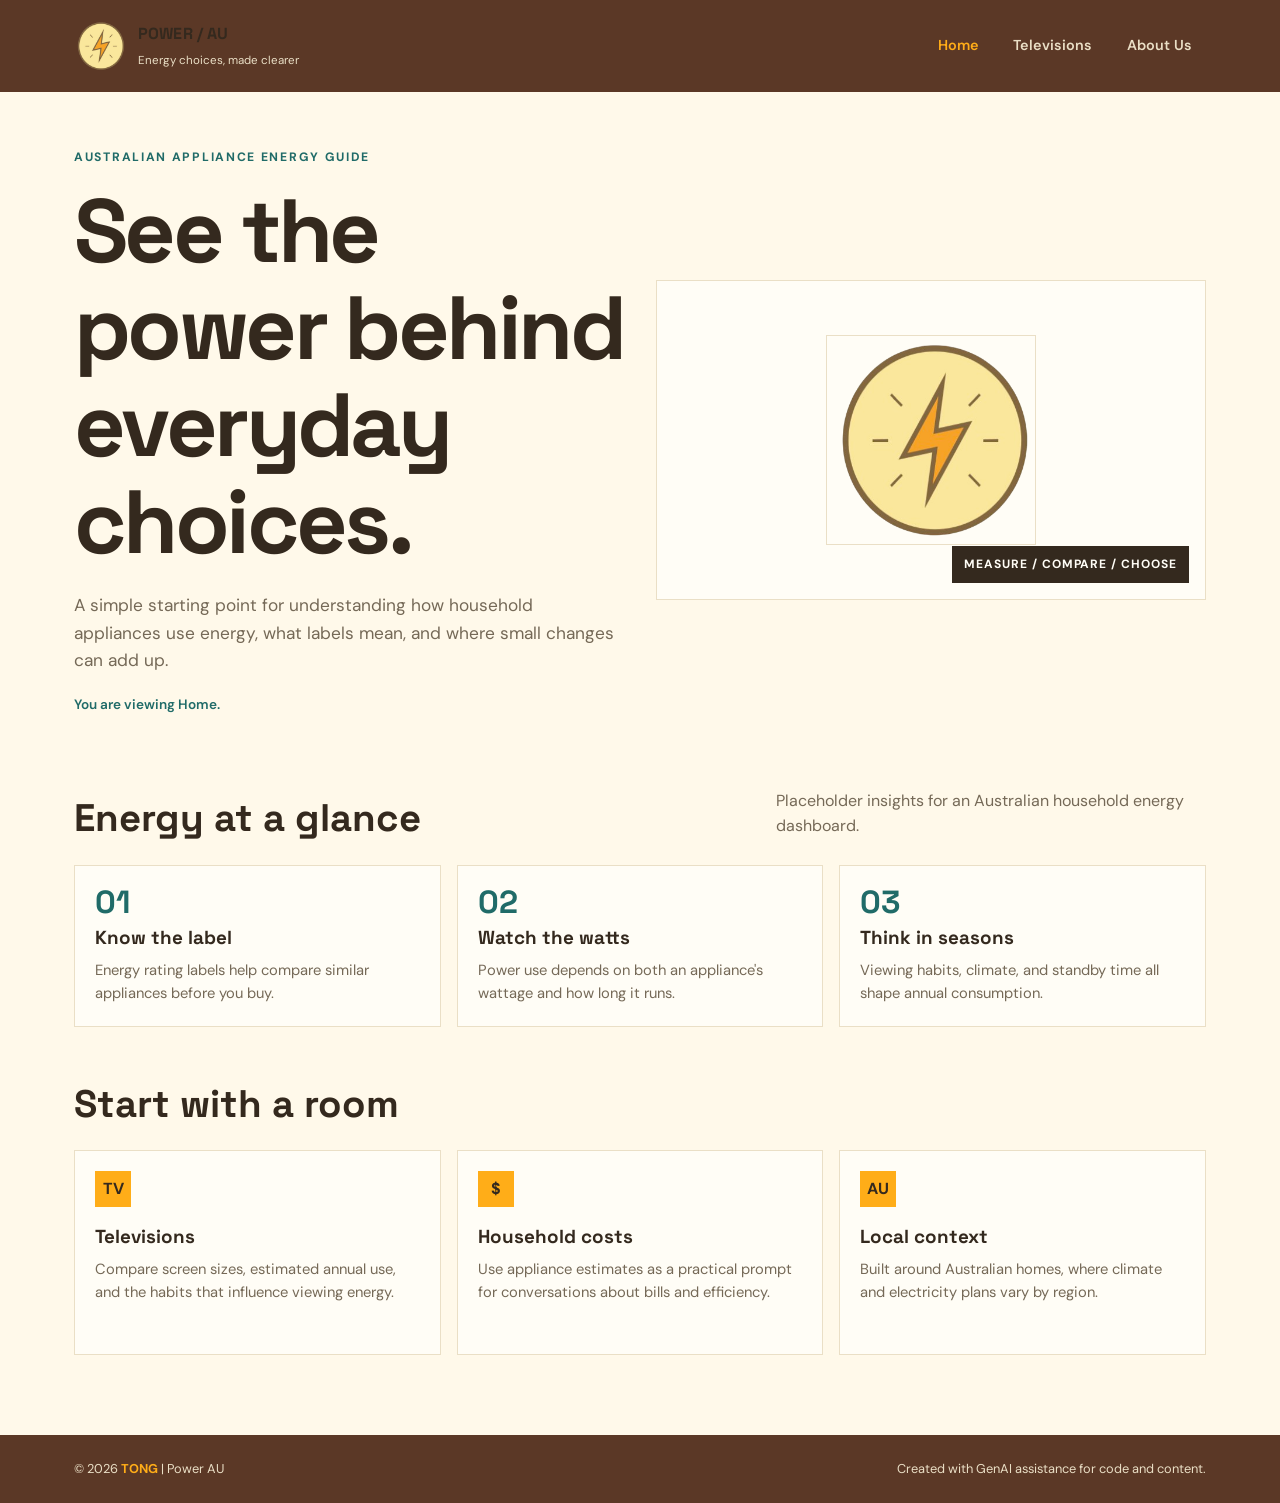
==== index.html @ 5e414e18 "A big changes" ====
<!doctype html>
<html lang="en">
  <head>
    <meta charset="utf-8" />
    <meta name="viewport" content="width=device-width, initial-scale=1" />
    <title>Power | Appliance energy in Australia</title>
    <link rel="stylesheet" href="style.css" />
  </head>
  <body data-page="home">
    <header class="site-header">
      <a class="brand" href="index.html" aria-label="Power home page"
        ><img src="Picture/power_logo.png" alt="Power logo" /><span
          ><span class="brand-name">POWER / AU</span
          ><span class="brand-caption">Energy choices, made clearer</span></span
        ></a
      >
      <nav class="site-nav" aria-label="Main navigation">
        <a class="nav-link" data-page="home" href="index.html">Home</a
        ><a class="nav-link" data-page="televisions" href="televisions.html"
          >Televisions</a
        ><a class="nav-link" data-page="about" href="about_us.html">About Us</a>
      </nav>
    </header>
    <main class="page-shell">
      <section class="hero">
        <div>
          <p class="eyebrow">Australian appliance energy guide</p>
          <h1>See the power behind everyday choices.</h1>
          <p class="lede">
            A simple starting point for understanding how household appliances
            use energy, what labels mean, and where small changes can add up.
          </p>
          <p class="js-feedback" aria-live="polite"></p>
        </div>
        <div class="hero-visual">
          <img
            src="Picture/power_logo.png"
            alt="Amber lightning bolt Power emblem"
          /><span class="visual-label">Measure / compare / choose</span>
        </div>
      </section>
      <section class="section" aria-labelledby="overview-title">
        <div class="section-heading">
          <h2 id="overview-title">Energy at a glance</h2>
          <p>
            Placeholder insights for an Australian household energy dashboard.
          </p>
        </div>
        <div class="stat-grid">
          <article class="stat">
            <span class="stat-number">01</span>
            <h3>Know the label</h3>
            <p>
              Energy rating labels help compare similar appliances before you
              buy.
            </p>
          </article>
          <article class="stat">
            <span class="stat-number">02</span>
            <h3>Watch the watts</h3>
            <p>
              Power use depends on both an appliance's wattage and how long it
              runs.
            </p>
          </article>
          <article class="stat">
            <span class="stat-number">03</span>
            <h3>Think in seasons</h3>
            <p>
              Viewing habits, climate, and standby time all shape annual
              consumption.
            </p>
          </article>
        </div>
      </section>
      <section class="section" aria-labelledby="start-title">
        <div class="section-heading">
          <h2 id="start-title">Start with a room</h2>
        </div>
        <div class="feature-grid">
          <article class="feature">
            <span class="feature-icon">TV</span>
            <h3>Televisions</h3>
            <p>
              Compare screen sizes, estimated annual use, and the habits that
              influence viewing energy.
            </p>
          </article>
          <article class="feature">
            <span class="feature-icon">$</span>
            <h3>Household costs</h3>
            <p>
              Use appliance estimates as a practical prompt for conversations
              about bills and efficiency.
            </p>
          </article>
          <article class="feature">
            <span class="feature-icon">AU</span>
            <h3>Local context</h3>
            <p>
              Built around Australian homes, where climate and electricity plans
              vary by region.
            </p>
          </article>
        </div>
      </section>
    </main>
    <footer class="site-footer">
      <div class="footer-inner">
        <p>&copy; 2026 <span class="footer-accent">TONG</span> | Power AU</p>
        <p>Created with GenAI assistance for code and content.</p>
      </div>
    </footer>
    <script src="pages.js"></script>
  </body>
</html>
---- style.css ----
@import url("https://fonts.googleapis.com/css2?family=DM+Sans:wght@400;500;600;700&family=Space+Grotesk:wght@500;600;700&display=swap");
:root {
  --ink: #34291e;
  --muted: #756957;
  --cream: #fff9ea;
  --paper: #fffdf6;
  --amber: #ffad18;
  --teal: #206b68;
  --line: #eadfc6;
  --chocolate: #5b3826;
}
* {
  box-sizing: border-box;
}
body {
  margin: 0;
  color: var(--ink);
  background: var(--cream);
  font-family: "DM Sans", sans-serif;
  line-height: 1.6;
}
a {
  color: inherit;
}
.site-header {
  display: flex;
  align-items: center;
  justify-content: space-between;
  gap: 1.5rem;
  width: 100%;
  margin: 0;
  padding: 1.25rem max(1.5rem, calc((100% - 1180px) / 2 + 1.5rem));
  background: var(--chocolate);
}
.brand {
  display: inline-flex;
  align-items: center;
  gap: 0.75rem;
  text-decoration: none;
}
.brand img {
  width: 52px;
  height: 52px;
}
.brand-name {
  font:
    700 1rem/1 "Space Grotesk",
    sans-serif;
  letter-spacing: 0.01em;
}
.brand-caption {
  display: block;
  margin-top: 0.35rem;
  color: #eadfc6;
  font-size: 0.72rem;
}
.site-nav {
  display: flex;
  align-items: center;
  gap: 0.35rem;
}
.nav-link {
  padding: 0.6rem 0.9rem;
  color: #eadfc6;
  font-size: 0.9rem;
  font-weight: 600;
  text-decoration: none;
}
.nav-link:hover,
.nav-link:focus-visible,
.nav-link[aria-current="page"] {
  color: var(--amber);
}
.page-shell {
  max-width: 1180px;
  margin: 0 auto;
  padding: 3.5rem 1.5rem 5rem;
}
.eyebrow {
  margin: 0 0 1rem;
  color: var(--teal);
  font-size: 0.76rem;
  font-weight: 700;
  letter-spacing: 0.14em;
  text-transform: uppercase;
}
h1,
h2,
h3 {
  margin: 0;
  font-family: "Space Grotesk", sans-serif;
  line-height: 1.08;
}
h1 {
  max-width: 720px;
  font-size: clamp(2.8rem, 7vw, 5.8rem);
  letter-spacing: -0.04em;
}
h2 {
  font-size: clamp(1.8rem, 3vw, 2.8rem);
}
h3 {
  font-size: 1.18rem;
}
.lede {
  max-width: 590px;
  margin: 1.35rem 0 0;
  color: var(--muted);
  font-size: 1.08rem;
}
.hero {
  display: grid;
  grid-template-columns: 1fr 1fr;
  align-items: center;
  gap: 2rem;
  min-height: 420px;
}
.hero-visual {
  position: relative;
  min-height: 320px;
  border: 1px solid var(--line);
  background: var(--paper);
}
.hero-visual img {
  position: absolute;
  width: 210px;
  height: 210px;
  border: 1px solid var(--line);
  inset: 50% auto auto 50%;
  transform: translate(-50%, -50%);
}
.visual-label {
  position: absolute;
  right: 1rem;
  bottom: 1rem;
  padding: 0.55rem 0.75rem;
  background: var(--ink);
  color: var(--paper);
  font-size: 0.75rem;
  font-weight: 700;
  letter-spacing: 0.08em;
  text-transform: uppercase;
}
.section {
  margin-top: 3.5rem;
}
.section-heading {
  display: flex;
  align-items: end;
  justify-content: space-between;
  gap: 2rem;
  margin-bottom: 1.6rem;
}
.section-heading p {
  max-width: 430px;
  margin: 0;
  color: var(--muted);
}
.stat-grid,
.feature-grid,
.team-grid {
  display: grid;
  grid-template-columns: repeat(3, 1fr);
  gap: 1rem;
}
.stat,
.feature,
.team-member {
  padding: 1.25rem;
  border: 1px solid var(--line);
  background: var(--paper);
}
.stat {
  min-height: 155px;
}
.stat-number {
  display: block;
  margin-bottom: 0.65rem;
  color: var(--teal);
  font:
    700 2rem/1 "Space Grotesk",
    sans-serif;
}
.stat p,
.feature p,
.team-member p {
  margin: 0.65rem 0 0;
  color: var(--muted);
  font-size: 0.92rem;
}
.feature {
  min-height: 205px;
}
.feature-icon {
  display: inline-grid;
  width: 36px;
  height: 36px;
  margin-bottom: 1.25rem;
  place-items: center;
  background: var(--amber);
  font-weight: 700;
}
.page-intro {
  max-width: 760px;
  padding-bottom: 3rem;
}
.insights {
  padding-top: 1rem;
}
.insight-lead {
  display: grid;
  grid-template-columns: minmax(220px, 0.8fr) 1.2fr;
  gap: 2rem;
  margin-bottom: 1.5rem;
  padding: 1.25rem;
  border-left: 5px solid var(--amber);
  background: var(--paper);
}
.insight-lead strong {
  font:
    600 1.35rem/1.2 "Space Grotesk",
    sans-serif;
}
.insight-lead span {
  color: var(--muted);
}
.chart-grid {
  display: grid;
  grid-template-columns: repeat(2, 1fr);
  gap: 1rem;
}
.chart-card {
  min-width: 0;
  margin: 0;
  border: 1px solid var(--line);
  background: var(--paper);
}
.chart-card img {
  display: block;
  width: 100%;
  height: 290px;
  object-fit: contain;
  background: #fff;
}
.chart-card figcaption {
  display: grid;
  gap: 0.35rem;
  padding: 1.1rem 1.2rem 1.3rem;
}
.chart-card figcaption strong {
  font:
    600 1.08rem/1.15 "Space Grotesk",
    sans-serif;
}
.chart-card figcaption span {
  color: var(--muted);
  font-size: 0.9rem;
}
.table-wrap {
  margin-top: 2.5rem;
  overflow-x: auto;
  border: 1px solid var(--line);
  background: var(--paper);
}
table {
  width: 100%;
  min-width: 650px;
  border-collapse: collapse;
  text-align: left;
}
th,
td {
  padding: 1.1rem 1.25rem;
  border-bottom: 1px solid var(--line);
}
th {
  background: var(--ink);
  color: var(--paper);
  font-size: 0.77rem;
  letter-spacing: 0.08em;
  text-transform: uppercase;
}
td {
  color: var(--muted);
}
td:first-child {
  color: var(--ink);
  font-weight: 700;
}
tr:last-child td {
  border-bottom: 0;
}
.efficiency {
  display: inline-block;
  padding: 0.25rem 0.55rem;
  background: #e2f2e7;
  color: #246241;
  font-size: 0.78rem;
  font-weight: 700;
}
.about-layout {
  display: grid;
  grid-template-columns: 0.85fr 1.15fr;
  gap: 4rem;
  align-items: start;
}
.about-note {
  padding: 1.25rem;
  border-left: 5px solid var(--amber);
  background: var(--paper);
}
.about-note p {
  margin: 0;
  font:
    600 1.35rem/1.35 "Space Grotesk",
    sans-serif;
}
.team-grid {
  grid-template-columns: repeat(3, 1fr);
  margin-top: 1.5rem;
}
.team-member strong {
  font-family: "Space Grotesk", sans-serif;
}
.site-footer {
  background: var(--chocolate);
  color: #eadfc6;
}
.footer-inner {
  display: flex;
  justify-content: space-between;
  gap: 1rem;
  max-width: 1180px;
  margin: 0 auto;
  padding: 1.5rem;
  color: #eadfc6;
  font-size: 0.8rem;
}
.footer-inner p {
  margin: 0;
}
.footer-accent {
  color: var(--amber);
  font-weight: 700;
}
.js-feedback {
  min-height: 1.5rem;
  margin-top: 1.2rem;
  color: var(--teal);
  font-size: 0.85rem;
  font-weight: 600;
}
:focus-visible {
  outline: 3px solid var(--teal);
  outline-offset: 3px;
}
@media (max-width: 760px) {
  .site-header {
    align-items: flex-start;
    flex-direction: column;
    gap: 1rem;
  }
  .site-nav {
    width: 100%;
    justify-content: space-between;
  }
  .nav-link {
    padding: 0.45rem 0.35rem;
  }
  .page-shell {
    padding-top: 2rem;
  }
  .hero,
  .about-layout {
    grid-template-columns: 1fr;
    gap: 2rem;
  }
  .hero {
    min-height: auto;
  }
  .hero-visual {
    min-height: 240px;
  }
  .hero-visual img {
    width: 160px;
    height: 160px;
  }
  .insight-lead,
  .chart-grid {
    grid-template-columns: 1fr;
  }
  .chart-card img {
    height: auto;
    aspect-ratio: 16 / 9;
  }
  .stat-grid,
  .feature-grid,
  .team-grid {
    grid-template-columns: 1fr;
  }
  .section-heading,
  .footer-inner {
    align-items: flex-start;
    flex-direction: column;
  }
}
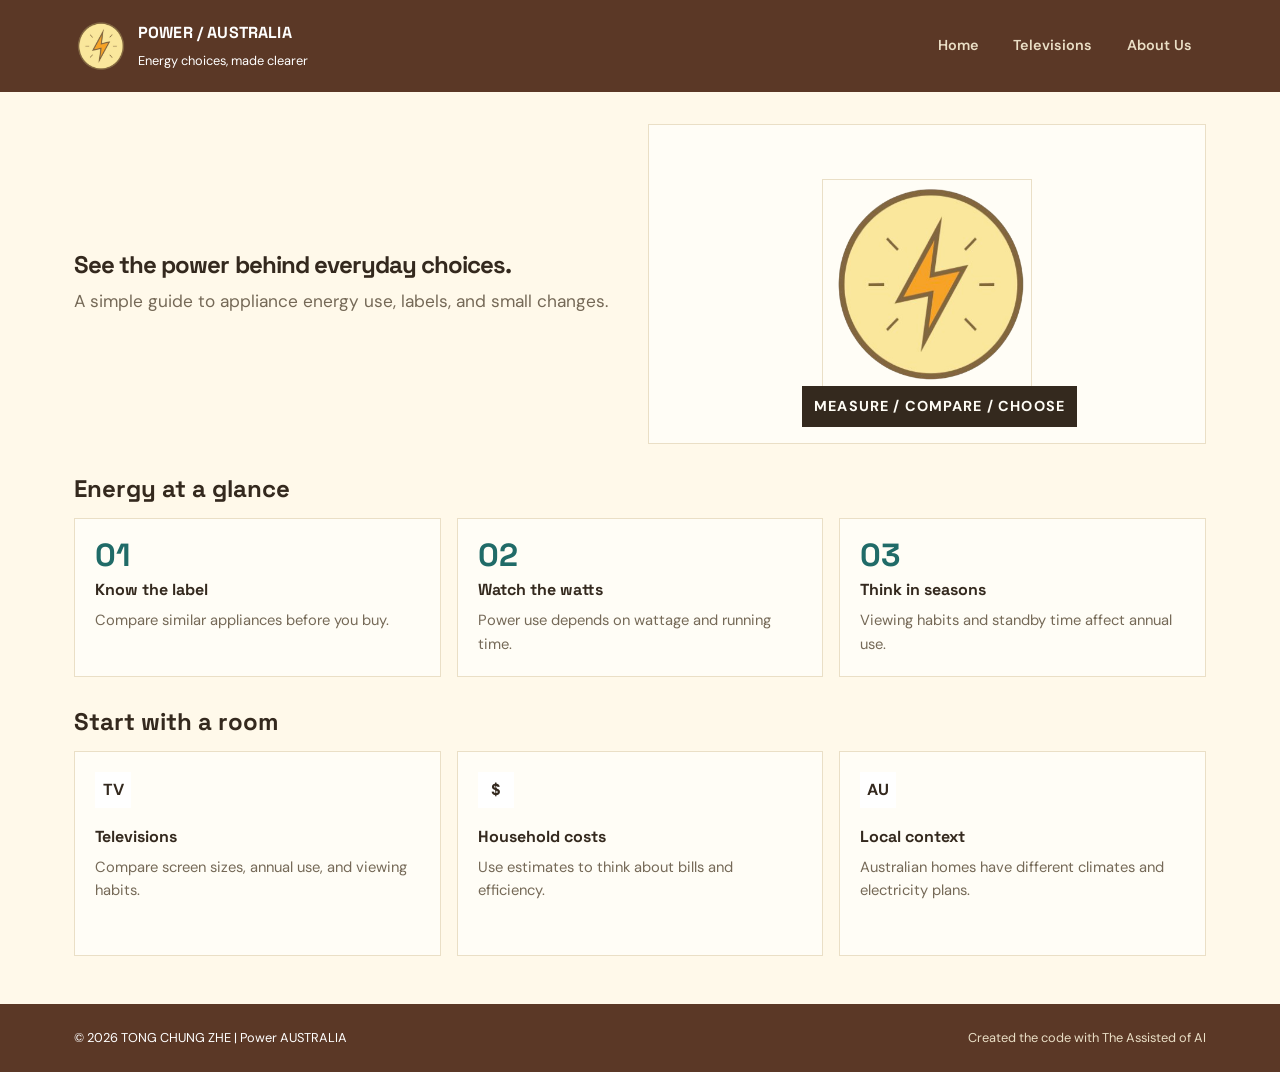
==== commit c236d328: "Test" ====
--- a/index.html
+++ b/index.html
@@ -10,7 +10,7 @@
     <header class="site-header">
       <a class="brand" href="index.html" aria-label="Power home page"
         ><img src="Picture/power_logo.png" alt="Power logo" /><span
-          ><span class="brand-name">POWER / AU</span
+          ><span class="brand-name">POWER / AUSTRALIA</span
           ><span class="brand-caption">Energy choices, made clearer</span></span
         ></a
       >
@@ -24,51 +24,42 @@
     <main class="page-shell">
       <section class="hero">
         <div>
-          <p class="eyebrow">Australian appliance energy guide</p>
           <h1>See the power behind everyday choices.</h1>
           <p class="lede">
-            A simple starting point for understanding how household appliances
-            use energy, what labels mean, and where small changes can add up.
+            A simple guide to appliance energy use, labels, and small changes.
           </p>
-          <p class="js-feedback" aria-live="polite"></p>
         </div>
         <div class="hero-visual">
           <img
             src="Picture/power_logo.png"
             alt="Amber lightning bolt Power emblem"
-          /><span class="visual-label">Measure / compare / choose</span>
+          /><span class="visual-label">MEASURE / COMPARE / CHOOSE</span>
         </div>
       </section>
       <section class="section" aria-labelledby="overview-title">
         <div class="section-heading">
           <h2 id="overview-title">Energy at a glance</h2>
-          <p>
-            Placeholder insights for an Australian household energy dashboard.
-          </p>
         </div>
         <div class="stat-grid">
           <article class="stat">
             <span class="stat-number">01</span>
             <h3>Know the label</h3>
             <p>
-              Energy rating labels help compare similar appliances before you
-              buy.
+              Compare similar appliances before you buy.
             </p>
           </article>
           <article class="stat">
             <span class="stat-number">02</span>
             <h3>Watch the watts</h3>
             <p>
-              Power use depends on both an appliance's wattage and how long it
-              runs.
+              Power use depends on wattage and running time.
             </p>
           </article>
           <article class="stat">
             <span class="stat-number">03</span>
             <h3>Think in seasons</h3>
             <p>
-              Viewing habits, climate, and standby time all shape annual
-              consumption.
+              Viewing habits and standby time affect annual use.
             </p>
           </article>
         </div>
@@ -82,24 +73,21 @@
             <span class="feature-icon">TV</span>
             <h3>Televisions</h3>
             <p>
-              Compare screen sizes, estimated annual use, and the habits that
-              influence viewing energy.
+              Compare screen sizes, annual use, and viewing habits.
             </p>
           </article>
           <article class="feature">
             <span class="feature-icon">$</span>
             <h3>Household costs</h3>
             <p>
-              Use appliance estimates as a practical prompt for conversations
-              about bills and efficiency.
+              Use estimates to think about bills and efficiency.
             </p>
           </article>
           <article class="feature">
             <span class="feature-icon">AU</span>
             <h3>Local context</h3>
             <p>
-              Built around Australian homes, where climate and electricity plans
-              vary by region.
+              Australian homes have different climates and electricity plans.
             </p>
           </article>
         </div>
@@ -107,10 +95,10 @@
     </main>
     <footer class="site-footer">
       <div class="footer-inner">
-        <p>&copy; 2026 <span class="footer-accent">TONG</span> | Power AU</p>
-        <p>Created with GenAI assistance for code and content.</p>
+        <p><span class="footer-accent">&copy; 2026 TONG CHUNG ZHE | Power AUSTRALIA </span></p>
+        <p>Created the code with The Assisted of AI</p>
       </div>
     </footer>
-    <script src="pages.js"></script>
+    <script src="script.js" defer></script>
   </body>
 </html>
--- a/style.css
+++ b/style.css
@@ -1,20 +1,22 @@
 @import url("https://fonts.googleapis.com/css2?family=DM+Sans:wght@400;500;600;700&family=Space+Grotesk:wght@500;600;700&display=swap");
 :root {
-  --ink: #34291e;
-  --muted: #756957;
+  --dark-brown: #34291e;
+  --muted-brown: #756957;
   --cream: #fff9ea;
-  --paper: #fffdf6;
-  --amber: #ffad18;
+  --off-white: #fffdf6;
+  --white: #ffffff;
   --teal: #206b68;
-  --line: #eadfc6;
-  --chocolate: #5b3826;
+  --beige-line: #eadfc6;
+  --chocolate-brown: #5b3826;
+  --pale-green: #e2f2e7;
+  --green: #246241;
 }
 * {
   box-sizing: border-box;
 }
 body {
   margin: 0;
-  color: var(--ink);
+  color: var(--dark-brown);
   background: var(--cream);
   font-family: "DM Sans", sans-serif;
   line-height: 1.6;
@@ -30,7 +32,7 @@
   width: 100%;
   margin: 0;
   padding: 1.25rem max(1.5rem, calc((100% - 1180px) / 2 + 1.5rem));
-  background: var(--chocolate);
+  background: var(--chocolate-brown);
 }
 .brand {
   display: inline-flex;
@@ -46,13 +48,14 @@
   font:
     700 1rem/1 "Space Grotesk",
     sans-serif;
+  color:white;
   letter-spacing: 0.01em;
 }
 .brand-caption {
   display: block;
   margin-top: 0.35rem;
-  color: #eadfc6;
-  font-size: 0.72rem;
+  color: var(--white);
+  font-size: 0.8rem;
 }
 .site-nav {
   display: flex;
@@ -61,7 +64,7 @@
 }
 .nav-link {
   padding: 0.6rem 0.9rem;
-  color: #eadfc6;
+  color: var(--beige-line);
   font-size: 0.9rem;
   font-weight: 600;
   text-decoration: none;
@@ -69,12 +72,12 @@
 .nav-link:hover,
 .nav-link:focus-visible,
 .nav-link[aria-current="page"] {
-  color: var(--amber);
+  color: var(--white);
 }
 .page-shell {
   max-width: 1180px;
   margin: 0 auto;
-  padding: 3.5rem 1.5rem 5rem;
+  padding: 2rem 1.5rem 3rem;
 }
 .eyebrow {
   margin: 0 0 1rem;
@@ -92,83 +95,87 @@
   line-height: 1.08;
 }
 h1 {
-  max-width: 720px;
-  font-size: clamp(2.8rem, 7vw, 5.8rem);
+  max-width: 700px;
+  font-size: clamp(2.0rem, 3.0rem);
   letter-spacing: -0.04em;
 }
 h2 {
-  font-size: clamp(1.8rem, 3vw, 2.8rem);
+  font-size: clamp(1.8rem, 2.8rem);
 }
 h3 {
-  font-size: 1.18rem;
+  font-size: 1rem;
 }
 .lede {
   max-width: 590px;
-  margin: 1.35rem 0 0;
-  color: var(--muted);
+  margin: 0.6rem 0 0;
+  color: var(--muted-brown);
   font-size: 1.08rem;
 }
 .hero {
   display: grid;
   grid-template-columns: 1fr 1fr;
   align-items: center;
-  gap: 2rem;
-  min-height: 420px;
+  gap: 1rem;
+  min-height: 320px;
 }
 .hero-visual {
   position: relative;
   min-height: 320px;
-  border: 1px solid var(--line);
-  background: var(--paper);
+  border: 1px solid var(--beige-line);
+  background: var(--off-white);
 }
 .hero-visual img {
   position: absolute;
   width: 210px;
   height: 210px;
-  border: 1px solid var(--line);
+  border: 1px solid var(--beige-line);
   inset: 50% auto auto 50%;
   transform: translate(-50%, -50%);
 }
 .visual-label {
   position: absolute;
-  right: 1rem;
+  right: 8rem;
   bottom: 1rem;
   padding: 0.55rem 0.75rem;
-  background: var(--ink);
-  color: var(--paper);
-  font-size: 0.75rem;
+  background: var(--dark-brown);
+  color: var(--off-white);
+  font-size: 0.90rem;
   font-weight: 700;
   letter-spacing: 0.08em;
-  text-transform: uppercase;
 }
 .section {
-  margin-top: 3.5rem;
+  margin-top: 2rem;
 }
 .section-heading {
   display: flex;
   align-items: end;
   justify-content: space-between;
-  gap: 2rem;
-  margin-bottom: 1.6rem;
+  gap: 1rem;
+  margin-bottom: 1rem;
 }
 .section-heading p {
   max-width: 430px;
   margin: 0;
-  color: var(--muted);
+  color: var(--muted-brown);
 }
 .stat-grid,
 .feature-grid,
 .team-grid {
   display: grid;
   grid-template-columns: repeat(3, 1fr);
+  gap: 1rem;
+}
+.chart-grid {
+  display: grid;
+  grid-template-columns: repeat(2, 1fr);
   gap: 1rem;
 }
 .stat,
 .feature,
 .team-member {
   padding: 1.25rem;
-  border: 1px solid var(--line);
-  background: var(--paper);
+  border: 1px solid var(--beige-line);
+  background: var(--off-white);
 }
 .stat {
   min-height: 155px;
@@ -185,7 +192,7 @@
 .feature p,
 .team-member p {
   margin: 0.65rem 0 0;
-  color: var(--muted);
+  color: var(--muted-brown);
   font-size: 0.92rem;
 }
 .feature {
@@ -197,24 +204,22 @@
   height: 36px;
   margin-bottom: 1.25rem;
   place-items: center;
-  background: var(--amber);
+  background: var(--white);
   font-weight: 700;
 }
 .page-intro {
   max-width: 760px;
   padding-bottom: 3rem;
 }
-.insights {
-  padding-top: 1rem;
-}
+.insights { padding-top: 1rem; }
 .insight-lead {
   display: grid;
   grid-template-columns: minmax(220px, 0.8fr) 1.2fr;
   gap: 2rem;
   margin-bottom: 1.5rem;
   padding: 1.25rem;
-  border-left: 5px solid var(--amber);
-  background: var(--paper);
+  border-left: 5px solid var(--white);
+  background: var(--off-white);
 }
 .insight-lead strong {
   font:
@@ -222,25 +227,20 @@
     sans-serif;
 }
 .insight-lead span {
-  color: var(--muted);
-}
-.chart-grid {
-  display: grid;
-  grid-template-columns: repeat(2, 1fr);
-  gap: 1rem;
+  color: var(--muted-brown);
 }
 .chart-card {
   min-width: 0;
   margin: 0;
-  border: 1px solid var(--line);
-  background: var(--paper);
+  border: 1px solid var(--beige-line);
+  background: var(--off-white);
 }
 .chart-card img {
   display: block;
   width: 100%;
   height: 290px;
   object-fit: contain;
-  background: #fff;
+  background: var(--white);
 }
 .chart-card figcaption {
   display: grid;
@@ -253,14 +253,14 @@
     sans-serif;
 }
 .chart-card figcaption span {
-  color: var(--muted);
+  color: var(--muted-brown);
   font-size: 0.9rem;
 }
 .table-wrap {
   margin-top: 2.5rem;
   overflow-x: auto;
-  border: 1px solid var(--line);
-  background: var(--paper);
+  border: 1px solid var(--beige-line);
+  background: var(--off-white);
 }
 table {
   width: 100%;
@@ -271,20 +271,20 @@
 th,
 td {
   padding: 1.1rem 1.25rem;
-  border-bottom: 1px solid var(--line);
+  border-bottom: 1px solid var(--beige-line);
 }
 th {
-  background: var(--ink);
-  color: var(--paper);
+  background: var(--dark-brown);
+  color: var(--off-white);
   font-size: 0.77rem;
   letter-spacing: 0.08em;
   text-transform: uppercase;
 }
 td {
-  color: var(--muted);
+  color: var(--muted-brown);
 }
 td:first-child {
-  color: var(--ink);
+  color: var(--dark-brown);
   font-weight: 700;
 }
 tr:last-child td {
@@ -293,8 +293,8 @@
 .efficiency {
   display: inline-block;
   padding: 0.25rem 0.55rem;
-  background: #e2f2e7;
-  color: #246241;
+  background: var(--pale-green);
+  color: var(--green);
   font-size: 0.78rem;
   font-weight: 700;
 }
@@ -306,8 +306,8 @@
 }
 .about-note {
   padding: 1.25rem;
-  border-left: 5px solid var(--amber);
-  background: var(--paper);
+  border-left: 5px solid var(--white);
+  background: var(--off-white);
 }
 .about-note p {
   margin: 0;
@@ -315,16 +315,13 @@
     600 1.35rem/1.35 "Space Grotesk",
     sans-serif;
 }
-.team-grid {
-  grid-template-columns: repeat(3, 1fr);
-  margin-top: 1.5rem;
-}
+.team-grid { margin-top: 1.5rem; }
 .team-member strong {
   font-family: "Space Grotesk", sans-serif;
 }
 .site-footer {
-  background: var(--chocolate);
-  color: #eadfc6;
+  background: var(--chocolate-brown);
+  color: var(--beige-line);
 }
 .footer-inner {
   display: flex;
@@ -333,23 +330,13 @@
   max-width: 1180px;
   margin: 0 auto;
   padding: 1.5rem;
-  color: #eadfc6;
+  color: var(--beige-line);
   font-size: 0.8rem;
 }
 .footer-inner p {
   margin: 0;
 }
-.footer-accent {
-  color: var(--amber);
-  font-weight: 700;
-}
-.js-feedback {
-  min-height: 1.5rem;
-  margin-top: 1.2rem;
-  color: var(--teal);
-  font-size: 0.85rem;
-  font-weight: 600;
-}
+.footer-accent { color: var(--white); }
 :focus-visible {
   outline: 3px solid var(--teal);
   outline-offset: 3px;
@@ -395,7 +382,8 @@
   }
   .stat-grid,
   .feature-grid,
-  .team-grid {
+  .team-grid,
+  .chart-grid {
     grid-template-columns: 1fr;
   }
   .section-heading,
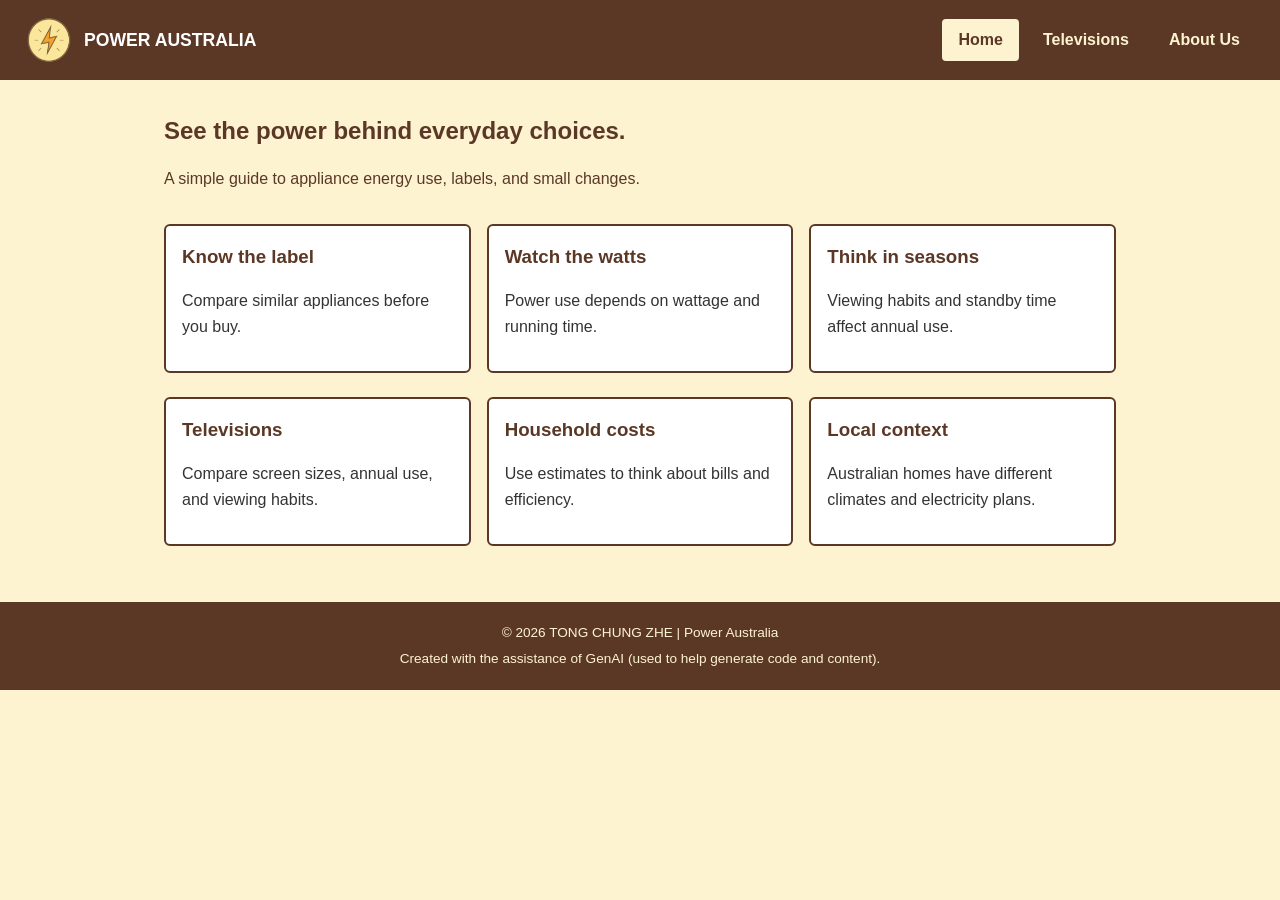
==== commit 507fe9e8: "Changes" ====
--- a/index.html
+++ b/index.html
@@ -6,99 +6,199 @@
     <title>Power | Appliance energy in Australia</title>
     <link rel="stylesheet" href="style.css" />
   </head>
-  <body data-page="home">
+  <body>
     <header class="site-header">
-      <a class="brand" href="index.html" aria-label="Power home page"
-        ><img src="Picture/power_logo.png" alt="Power logo" /><span
-          ><span class="brand-name">POWER / AUSTRALIA</span
-          ><span class="brand-caption">Energy choices, made clearer</span></span
-        ></a
-      >
+      <a class="brand" href="#home" data-page="home">
+        <img src="Picture/power_logo.png" alt="Power logo" />
+        <span class="brand-name">POWER AUSTRALIA</span>
+      </a>
       <nav class="site-nav" aria-label="Main navigation">
-        <a class="nav-link" data-page="home" href="index.html">Home</a
-        ><a class="nav-link" data-page="televisions" href="televisions.html"
-          >Televisions</a
-        ><a class="nav-link" data-page="about" href="about_us.html">About Us</a>
+        <a class="nav-link" href="#home" data-page="home">Home</a>
+        <a class="nav-link" href="#televisions" data-page="televisions">Televisions</a>
+        <a class="nav-link" href="#about" data-page="about">About Us</a>
       </nav>
     </header>
+
     <main class="page-shell">
-      <section class="hero">
-        <div>
+
+      <!-- ===================== HOME PAGE ===================== -->
+      <section id="home" class="page">
+        <div class="intro">
           <h1>See the power behind everyday choices.</h1>
-          <p class="lede">
-            A simple guide to appliance energy use, labels, and small changes.
-          </p>
-        </div>
-        <div class="hero-visual">
-          <img
-            src="Picture/power_logo.png"
-            alt="Amber lightning bolt Power emblem"
-          /><span class="visual-label">MEASURE / COMPARE / CHOOSE</span>
+          <p class="lede">A simple guide to appliance energy use, labels, and small changes.</p>
+        </div>
+
+        <div class="card-grid">
+          <article class="card">
+            <h3>Know the label</h3>
+            <p>Compare similar appliances before you buy.</p>
+          </article>
+          <article class="card">
+            <h3>Watch the watts</h3>
+            <p>Power use depends on wattage and running time.</p>
+          </article>
+          <article class="card">
+            <h3>Think in seasons</h3>
+            <p>Viewing habits and standby time affect annual use.</p>
+          </article>
+        </div>
+
+        <div class="card-grid">
+          <article class="card">
+            <h3>Televisions</h3>
+            <p>Compare screen sizes, annual use, and viewing habits.</p>
+          </article>
+          <article class="card">
+            <h3>Household costs</h3>
+            <p>Use estimates to think about bills and efficiency.</p>
+          </article>
+          <article class="card">
+            <h3>Local context</h3>
+            <p>Australian homes have different climates and electricity plans.</p>
+          </article>
         </div>
       </section>
-      <section class="section" aria-labelledby="overview-title">
-        <div class="section-heading">
-          <h2 id="overview-title">Energy at a glance</h2>
-        </div>
-        <div class="stat-grid">
-          <article class="stat">
-            <span class="stat-number">01</span>
-            <h3>Know the label</h3>
-            <p>
-              Compare similar appliances before you buy.
-            </p>
-          </article>
-          <article class="stat">
-            <span class="stat-number">02</span>
-            <h3>Watch the watts</h3>
-            <p>
-              Power use depends on wattage and running time.
-            </p>
-          </article>
-          <article class="stat">
-            <span class="stat-number">03</span>
-            <h3>Think in seasons</h3>
-            <p>
-              Viewing habits and standby time affect annual use.
-            </p>
+
+      <!-- ===================== TELEVISIONS PAGE ===================== -->
+      <section id="televisions" class="page">
+        <div class="intro">
+          <h1>Televisions, in focus.</h1>
+          <p class="lede">Compare screen size and estimated energy use with your viewing habits.</p>
+        </div>
+
+        <h2>A sample comparison</h2>
+        <p class="note">Illustrative figures only. Check current product labels.</p>
+        <div class="table-wrap">
+          <table>
+            <thead>
+              <tr>
+                <th>Television type</th>
+                <th>Typical size</th>
+                <th>Estimated annual use</th>
+                <th>Energy note</th>
+              </tr>
+            </thead>
+            <tbody>
+              <tr>
+                <td>LED LCD</td>
+                <td>55 inch</td>
+                <td>120 kWh</td>
+                <td><span class="tag">Efficient baseline</span></td>
+              </tr>
+              <tr>
+                <td>LED LCD</td>
+                <td>75 inch</td>
+                <td>185 kWh</td>
+                <td><span class="tag">Good with mindful use</span></td>
+              </tr>
+              <tr>
+                <td>OLED</td>
+                <td>65 inch</td>
+                <td>210 kWh</td>
+                <td><span class="tag">Variable by content</span></td>
+              </tr>
+              <tr>
+                <td>Large format</td>
+                <td>85 inch</td>
+                <td>295 kWh</td>
+                <td><span class="tag">More screen, more demand</span></td>
+              </tr>
+            </tbody>
+          </table>
+        </div>
+
+        <h2>The bigger picture behind the screen</h2>
+        <p class="note">
+          These charts describe the available models in this dataset. They are useful for
+          spotting patterns, not a substitute for the energy label on an individual TV.
+        </p>
+        <div class="highlight">
+          <strong>LCD (LED) is the dominant technology in the Australian listings.</strong>
+          <span>That availability connects with the other charts: the market has many
+          mid-to-large screen options, while power use varies by both screen technology and brand.</span>
+        </div>
+
+        <div class="chart-grid">
+          <figure class="chart-card">
+            <img src="Picture/PieChart1.png" alt="Pie chart showing LCD LED as the largest TV screen technology category" />
+            <figcaption><strong>Screen technology mix</strong><span>LCD (LED) is the largest listed category.</span></figcaption>
+          </figure>
+          <figure class="chart-card">
+            <img src="Picture/BarChart1.png" alt="Bar chart showing LCD LED has the highest occurrence count" />
+            <figcaption><strong>Technology availability</strong><span>LCD (LED) appears most often.</span></figcaption>
+          </figure>
+          <figure class="chart-card">
+            <img src="Picture/BarChart2.png" alt="Bar chart comparing television screen sizes" />
+            <figcaption><strong>Common screen sizes</strong><span>55-inch models are the most common.</span></figcaption>
+          </figure>
+          <figure class="chart-card">
+            <img src="Picture/BarChart3.png" alt="Bar chart comparing number of television models by brand" />
+            <figcaption><strong>Model variety</strong><span>Kogan has the most listed models.</span></figcaption>
+          </figure>
+          <figure class="chart-card">
+            <img src="Picture/BarChart4.png" alt="Bar chart comparing median power by screen technology" />
+            <figcaption><strong>Power by technology</strong><span>OLED has the highest median power use.</span></figcaption>
+          </figure>
+          <figure class="chart-card">
+            <img src="Picture/BarChart5.png" alt="Bar chart comparing power totals across brands" />
+            <figcaption><strong>Power by brand</strong><span>Samsung Electronics has the highest total.</span></figcaption>
+          </figure>
+        </div>
+
+        <div class="card-grid">
+          <article class="card">
+            <h3>Brightness matters</h3>
+            <p>Higher brightness can draw more power.</p>
+          </article>
+          <article class="card">
+            <h3>Standby is still use</h3>
+            <p>Switching off at the wall can reduce idle use.</p>
+          </article>
+          <article class="card">
+            <h3>Size has a trade-off</h3>
+            <p>Larger panels usually use more energy.</p>
           </article>
         </div>
       </section>
-      <section class="section" aria-labelledby="start-title">
-        <div class="section-heading">
-          <h2 id="start-title">Start with a room</h2>
-        </div>
-        <div class="feature-grid">
-          <article class="feature">
-            <span class="feature-icon">TV</span>
-            <h3>Televisions</h3>
-            <p>
-              Compare screen sizes, annual use, and viewing habits.
-            </p>
-          </article>
-          <article class="feature">
-            <span class="feature-icon">$</span>
-            <h3>Household costs</h3>
-            <p>
-              Use estimates to think about bills and efficiency.
-            </p>
-          </article>
-          <article class="feature">
-            <span class="feature-icon">AU</span>
-            <h3>Local context</h3>
-            <p>
-              Australian homes have different climates and electricity plans.
-            </p>
+
+      <!-- ===================== ABOUT US PAGE ===================== -->
+      <section id="about" class="page">
+        <div class="intro">
+          <h1>Useful context for better decisions.</h1>
+          <p class="lede">An educational project about appliance energy use in Australia.</p>
+        </div>
+
+        <div class="highlight">
+          <strong>Energy information should be clear enough to use at home and when comparing bills.</strong>
+          <span>We use simple explanations and indicative comparisons to make energy information
+          easier to use. Always check official product labels. Climate, homes, electricity plans,
+          and viewing habits affect results.</span>
+        </div>
+
+        <h2>Project principles</h2>
+        <div class="card-grid">
+          <article class="card">
+            <h3>Make it legible</h3>
+            <p>Use language people can act on.</p>
+          </article>
+          <article class="card">
+            <h3>Show the assumptions</h3>
+            <p>Keep estimates illustrative and use official data.</p>
+          </article>
+          <article class="card">
+            <h3>Keep it local</h3>
+            <p>Focus on appliances in Australian homes.</p>
           </article>
         </div>
       </section>
+
     </main>
+
     <footer class="site-footer">
-      <div class="footer-inner">
-        <p><span class="footer-accent">&copy; 2026 TONG CHUNG ZHE | Power AUSTRALIA </span></p>
-        <p>Created the code with The Assisted of AI</p>
-      </div>
+      <p>&copy; 2026 TONG CHUNG ZHE | Power Australia</p>
+      <p>Created with the assistance of GenAI (used to help generate code and content).</p>
     </footer>
+
     <script src="script.js" defer></script>
   </body>
 </html>
--- a/style.css
+++ b/style.css
@@ -1,394 +1,186 @@
-@import url("https://fonts.googleapis.com/css2?family=DM+Sans:wght@400;500;600;700&family=Space+Grotesk:wght@500;600;700&display=swap");
+/* ===== Colours taken straight from the Power logo ===== */
 :root {
-  --dark-brown: #34291e;
-  --muted-brown: #756957;
-  --cream: #fff9ea;
-  --off-white: #fffdf6;
+  --brown: #5b3826;      /* logo outline / header background */
+  --cream: #fdf3d1;      /* logo circle background */
+  --orange: #f2a530;     /* logo lightning bolt */
   --white: #ffffff;
-  --teal: #206b68;
-  --beige-line: #eadfc6;
-  --chocolate-brown: #5b3826;
-  --pale-green: #e2f2e7;
-  --green: #246241;
+  --text: #333333;
 }
-* {
-  box-sizing: border-box;
-}
+
+/* ===== Reset & base ===== */
+* { box-sizing: border-box; }
+
 body {
   margin: 0;
-  color: var(--dark-brown);
+  font-family: Arial, sans-serif;
+  line-height: 1.6;
+  color: var(--text);
   background: var(--cream);
-  font-family: "DM Sans", sans-serif;
-  line-height: 1.6;
 }
-a {
-  color: inherit;
-}
+
+a { color: inherit; text-decoration: none; }
+
+h1, h2, h3 { margin: 0 0 0.5rem; color: var(--brown); }
+
+/* ===== Header & navigation ===== */
 .site-header {
   display: flex;
   align-items: center;
   justify-content: space-between;
-  gap: 1.5rem;
-  width: 100%;
-  margin: 0;
-  padding: 1.25rem max(1.5rem, calc((100% - 1180px) / 2 + 1.5rem));
-  background: var(--chocolate-brown);
+  flex-wrap: wrap;
+  gap: 1rem;
+  padding: 1rem 1.5rem;
+  background: var(--brown);
 }
+
 .brand {
-  display: inline-flex;
+  display: flex;
   align-items: center;
   gap: 0.75rem;
-  text-decoration: none;
 }
-.brand img {
-  width: 52px;
-  height: 52px;
+
+.brand img { width: 48px; height: 48px; }
+
+.brand-name {
+  color: var(--white);
+  font-weight: bold;
+  font-size: 1.1rem;
 }
-.brand-name {
-  font:
-    700 1rem/1 "Space Grotesk",
-    sans-serif;
-  color:white;
-  letter-spacing: 0.01em;
+
+.site-nav { display: flex; gap: 0.5rem; }
+
+.nav-link {
+  padding: 0.5rem 1rem;
+  color: var(--cream);
+  font-weight: bold;
+  border-radius: 4px;
 }
-.brand-caption {
-  display: block;
-  margin-top: 0.35rem;
-  color: var(--white);
-  font-size: 0.8rem;
+
+/* Mouse-over feedback */
+.nav-link:hover {
+  background: var(--orange);
+  color: var(--brown);
 }
-.site-nav {
-  display: flex;
-  align-items: center;
-  gap: 0.35rem;
+
+/* Feedback for the current page */
+.nav-link[aria-current="page"] {
+  background: var(--cream);
+  color: var(--brown);
 }
-.nav-link {
-  padding: 0.6rem 0.9rem;
-  color: var(--beige-line);
-  font-size: 0.9rem;
-  font-weight: 600;
-  text-decoration: none;
+
+/* ===== Page layout ===== */
+.page-shell {
+  max-width: 1000px;
+  margin: 0 auto;
+  padding: 2rem 1.5rem;
 }
-.nav-link:hover,
-.nav-link:focus-visible,
-.nav-link[aria-current="page"] {
-  color: var(--white);
-}
-.page-shell {
-  max-width: 1180px;
-  margin: 0 auto;
-  padding: 2rem 1.5rem 3rem;
-}
-.eyebrow {
-  margin: 0 0 1rem;
-  color: var(--teal);
-  font-size: 0.76rem;
-  font-weight: 700;
-  letter-spacing: 0.14em;
-  text-transform: uppercase;
-}
-h1,
-h2,
-h3 {
-  margin: 0;
-  font-family: "Space Grotesk", sans-serif;
-  line-height: 1.08;
-}
-h1 {
-  max-width: 700px;
-  font-size: clamp(2.0rem, 3.0rem);
-  letter-spacing: -0.04em;
-}
-h2 {
-  font-size: clamp(1.8rem, 2.8rem);
-}
-h3 {
-  font-size: 1rem;
-}
-.lede {
-  max-width: 590px;
-  margin: 0.6rem 0 0;
-  color: var(--muted-brown);
-  font-size: 1.08rem;
-}
-.hero {
-  display: grid;
-  grid-template-columns: 1fr 1fr;
-  align-items: center;
-  gap: 1rem;
-  min-height: 320px;
-}
-.hero-visual {
-  position: relative;
-  min-height: 320px;
-  border: 1px solid var(--beige-line);
-  background: var(--off-white);
-}
-.hero-visual img {
-  position: absolute;
-  width: 210px;
-  height: 210px;
-  border: 1px solid var(--beige-line);
-  inset: 50% auto auto 50%;
-  transform: translate(-50%, -50%);
-}
-.visual-label {
-  position: absolute;
-  right: 8rem;
-  bottom: 1rem;
-  padding: 0.55rem 0.75rem;
-  background: var(--dark-brown);
-  color: var(--off-white);
-  font-size: 0.90rem;
-  font-weight: 700;
-  letter-spacing: 0.08em;
-}
-.section {
-  margin-top: 2rem;
-}
-.section-heading {
-  display: flex;
-  align-items: end;
-  justify-content: space-between;
-  gap: 1rem;
-  margin-bottom: 1rem;
-}
-.section-heading p {
-  max-width: 430px;
-  margin: 0;
-  color: var(--muted-brown);
-}
-.stat-grid,
-.feature-grid,
-.team-grid {
+
+/* Only the active page section is shown - controlled by script.js */
+.page { display: none; }
+.page.active { display: block; }
+
+.intro { margin-bottom: 2rem; }
+
+.lede { color: var(--brown); }
+
+.note { color: var(--brown); font-style: italic; }
+
+/* ===== Reusable card grid (used on Home, Televisions, About) ===== */
+.card-grid {
   display: grid;
   grid-template-columns: repeat(3, 1fr);
   gap: 1rem;
+  margin-bottom: 1.5rem;
 }
+
+.card {
+  padding: 1rem;
+  background: var(--white);
+  border: 2px solid var(--brown);
+  border-radius: 6px;
+}
+
+/* ===== Highlight box (About / Televisions insight) ===== */
+.highlight {
+  display: block;
+  padding: 1rem;
+  margin-bottom: 1.5rem;
+  background: var(--white);
+  border-left: 6px solid var(--orange);
+  border-radius: 6px;
+}
+
+.highlight span { display: block; margin-top: 0.5rem; color: var(--brown); }
+
+/* ===== Table ===== */
+.table-wrap { overflow-x: auto; margin-bottom: 2rem; }
+
+table {
+  width: 100%;
+  min-width: 600px;
+  border-collapse: collapse;
+  background: var(--white);
+}
+
+th, td {
+  padding: 0.75rem 1rem;
+  border-bottom: 1px solid var(--brown);
+  text-align: left;
+}
+
+th { background: var(--brown); color: var(--white); }
+
+.tag {
+  display: inline-block;
+  padding: 0.2rem 0.5rem;
+  background: var(--cream);
+  border: 1px solid var(--orange);
+  border-radius: 4px;
+  font-size: 0.85rem;
+}
+
+/* ===== Chart grid ===== */
 .chart-grid {
   display: grid;
   grid-template-columns: repeat(2, 1fr);
   gap: 1rem;
+  margin-bottom: 1.5rem;
 }
-.stat,
-.feature,
-.team-member {
-  padding: 1.25rem;
-  border: 1px solid var(--beige-line);
-  background: var(--off-white);
+
+.chart-card {
+  margin: 0;
+  padding: 0;
+  background: var(--white);
+  border: 2px solid var(--brown);
+  border-radius: 6px;
+  overflow: hidden;
 }
-.stat {
-  min-height: 155px;
-}
-.stat-number {
-  display: block;
-  margin-bottom: 0.65rem;
-  color: var(--teal);
-  font:
-    700 2rem/1 "Space Grotesk",
-    sans-serif;
-}
-.stat p,
-.feature p,
-.team-member p {
-  margin: 0.65rem 0 0;
-  color: var(--muted-brown);
-  font-size: 0.92rem;
-}
-.feature {
-  min-height: 205px;
-}
-.feature-icon {
-  display: inline-grid;
-  width: 36px;
-  height: 36px;
-  margin-bottom: 1.25rem;
-  place-items: center;
-  background: var(--white);
-  font-weight: 700;
-}
-.page-intro {
-  max-width: 760px;
-  padding-bottom: 3rem;
-}
-.insights { padding-top: 1rem; }
-.insight-lead {
-  display: grid;
-  grid-template-columns: minmax(220px, 0.8fr) 1.2fr;
-  gap: 2rem;
-  margin-bottom: 1.5rem;
-  padding: 1.25rem;
-  border-left: 5px solid var(--white);
-  background: var(--off-white);
-}
-.insight-lead strong {
-  font:
-    600 1.35rem/1.2 "Space Grotesk",
-    sans-serif;
-}
-.insight-lead span {
-  color: var(--muted-brown);
-}
-.chart-card {
-  min-width: 0;
-  margin: 0;
-  border: 1px solid var(--beige-line);
-  background: var(--off-white);
-}
+
 .chart-card img {
   display: block;
   width: 100%;
-  height: 290px;
+  height: 220px;
   object-fit: contain;
   background: var(--white);
 }
-.chart-card figcaption {
-  display: grid;
-  gap: 0.35rem;
-  padding: 1.1rem 1.2rem 1.3rem;
+
+.chart-card figcaption { padding: 0.75rem 1rem; }
+
+.chart-card figcaption span { display: block; color: var(--brown); font-size: 0.9rem; }
+
+/* ===== Footer ===== */
+.site-footer {
+  padding: 1rem 1.5rem;
+  background: var(--brown);
+  color: var(--cream);
+  text-align: center;
+  font-size: 0.85rem;
 }
-.chart-card figcaption strong {
-  font:
-    600 1.08rem/1.15 "Space Grotesk",
-    sans-serif;
+
+.site-footer p { margin: 0.25rem 0; }
+
+/* ===== Small screens ===== */
+@media (max-width: 700px) {
+  .card-grid, .chart-grid { grid-template-columns: 1fr; }
+  .site-header { flex-direction: column; align-items: flex-start; }
 }
-.chart-card figcaption span {
-  color: var(--muted-brown);
-  font-size: 0.9rem;
-}
-.table-wrap {
-  margin-top: 2.5rem;
-  overflow-x: auto;
-  border: 1px solid var(--beige-line);
-  background: var(--off-white);
-}
-table {
-  width: 100%;
-  min-width: 650px;
-  border-collapse: collapse;
-  text-align: left;
-}
-th,
-td {
-  padding: 1.1rem 1.25rem;
-  border-bottom: 1px solid var(--beige-line);
-}
-th {
-  background: var(--dark-brown);
-  color: var(--off-white);
-  font-size: 0.77rem;
-  letter-spacing: 0.08em;
-  text-transform: uppercase;
-}
-td {
-  color: var(--muted-brown);
-}
-td:first-child {
-  color: var(--dark-brown);
-  font-weight: 700;
-}
-tr:last-child td {
-  border-bottom: 0;
-}
-.efficiency {
-  display: inline-block;
-  padding: 0.25rem 0.55rem;
-  background: var(--pale-green);
-  color: var(--green);
-  font-size: 0.78rem;
-  font-weight: 700;
-}
-.about-layout {
-  display: grid;
-  grid-template-columns: 0.85fr 1.15fr;
-  gap: 4rem;
-  align-items: start;
-}
-.about-note {
-  padding: 1.25rem;
-  border-left: 5px solid var(--white);
-  background: var(--off-white);
-}
-.about-note p {
-  margin: 0;
-  font:
-    600 1.35rem/1.35 "Space Grotesk",
-    sans-serif;
-}
-.team-grid { margin-top: 1.5rem; }
-.team-member strong {
-  font-family: "Space Grotesk", sans-serif;
-}
-.site-footer {
-  background: var(--chocolate-brown);
-  color: var(--beige-line);
-}
-.footer-inner {
-  display: flex;
-  justify-content: space-between;
-  gap: 1rem;
-  max-width: 1180px;
-  margin: 0 auto;
-  padding: 1.5rem;
-  color: var(--beige-line);
-  font-size: 0.8rem;
-}
-.footer-inner p {
-  margin: 0;
-}
-.footer-accent { color: var(--white); }
-:focus-visible {
-  outline: 3px solid var(--teal);
-  outline-offset: 3px;
-}
-@media (max-width: 760px) {
-  .site-header {
-    align-items: flex-start;
-    flex-direction: column;
-    gap: 1rem;
-  }
-  .site-nav {
-    width: 100%;
-    justify-content: space-between;
-  }
-  .nav-link {
-    padding: 0.45rem 0.35rem;
-  }
-  .page-shell {
-    padding-top: 2rem;
-  }
-  .hero,
-  .about-layout {
-    grid-template-columns: 1fr;
-    gap: 2rem;
-  }
-  .hero {
-    min-height: auto;
-  }
-  .hero-visual {
-    min-height: 240px;
-  }
-  .hero-visual img {
-    width: 160px;
-    height: 160px;
-  }
-  .insight-lead,
-  .chart-grid {
-    grid-template-columns: 1fr;
-  }
-  .chart-card img {
-    height: auto;
-    aspect-ratio: 16 / 9;
-  }
-  .stat-grid,
-  .feature-grid,
-  .team-grid,
-  .chart-grid {
-    grid-template-columns: 1fr;
-  }
-  .section-heading,
-  .footer-inner {
-    align-items: flex-start;
-    flex-direction: column;
-  }
-}
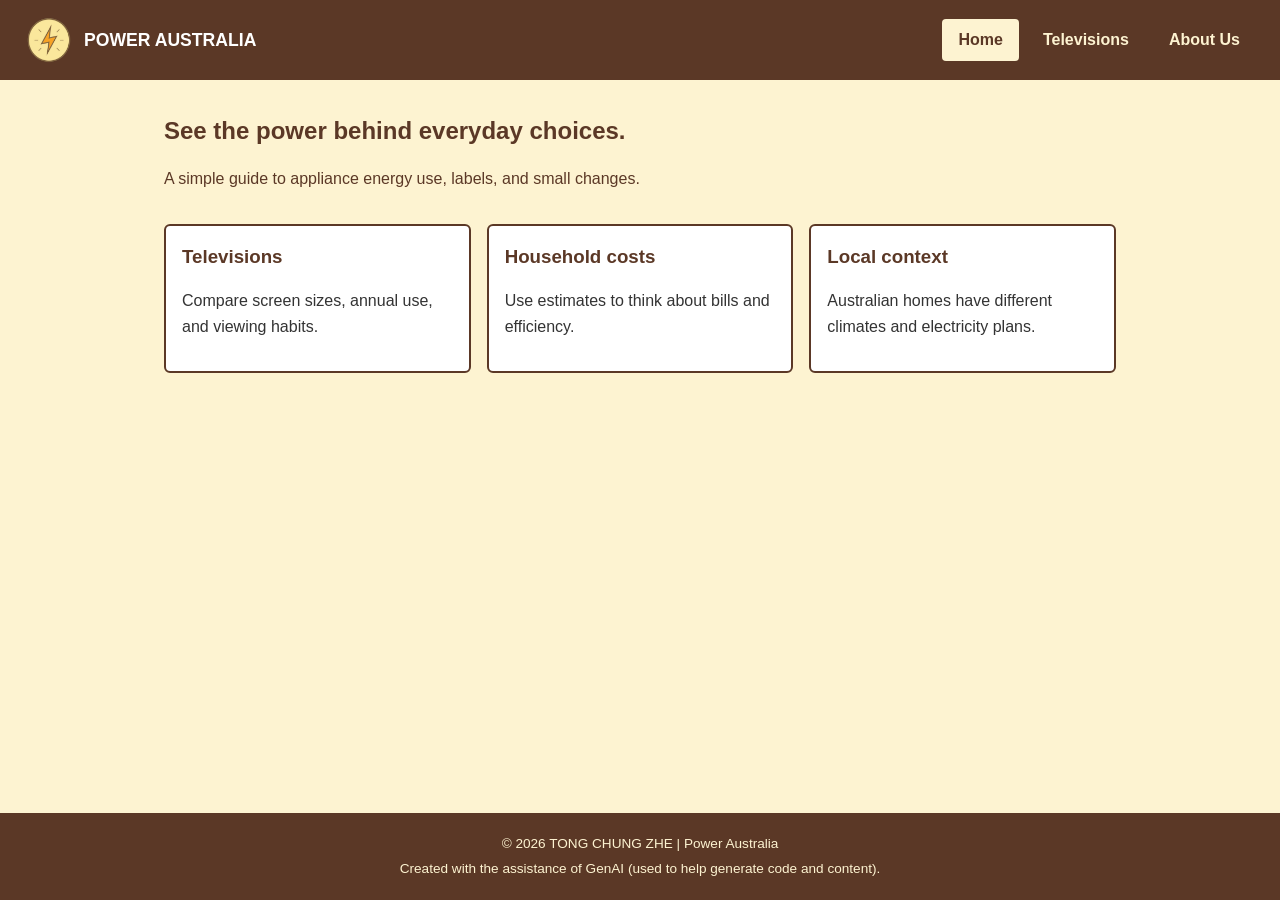
==== commit a65e27ea: "Big Changes" ====
--- a/index.html
+++ b/index.html
@@ -1,204 +1,73 @@
 <!doctype html>
+<!-- The root HTML element sets the document language to English. -->
 <html lang="en">
+
   <head>
+    <!-- Character encoding that supports standard text symbols. -->
     <meta charset="utf-8" />
+    <!-- Make the layout fit the width of phones and tablets. -->
     <meta name="viewport" content="width=device-width, initial-scale=1" />
+    <!-- Text shown in the browser tab. -->
     <title>Power | Appliance energy in Australia</title>
+    <meta name="description" content="Power Australia is an educational website about appliance energy use, household electricity habits, and how to compare efficient products in Australia." />
+    <!-- Load the shared stylesheet. -->
     <link rel="stylesheet" href="style.css" />
   </head>
+
   <body>
+    <!-- Site header containing the logo and main navigation. -->
     <header class="site-header">
-      <a class="brand" href="#home" data-page="home">
+      <!-- Link the logo back to the home page. -->
+      <a class="brand" href="index.html" aria-label="Power home page">
+        <!-- Display the site logo. -->
         <img src="Picture/power_logo.png" alt="Power logo" />
+        <!-- Visible brand name beside the logo. -->
         <span class="brand-name">POWER AUSTRALIA</span>
       </a>
+      <!-- Navigation links shared by all three pages. -->
       <nav class="site-nav" aria-label="Main navigation">
-        <a class="nav-link" href="#home" data-page="home">Home</a>
-        <a class="nav-link" href="#televisions" data-page="televisions">Televisions</a>
-        <a class="nav-link" href="#about" data-page="about">About Us</a>
+        <!-- The current page is marked for styling and accessibility. -->
+        <a class="nav-link" href="index.html" aria-current="page">Home</a>
+        <!-- Link to the television data page. -->
+        <a class="nav-link" href="televisions.html">Televisions</a>
+        <!-- Link to the project information page. -->
+        <a class="nav-link" href="about_us.html">About Us</a>
       </nav>
     </header>
 
+    <!-- Main content for the home page. -->
     <main class="page-shell">
-
-      <!-- ===================== HOME PAGE ===================== -->
-      <section id="home" class="page">
+      <section>
+        <!-- Introductory heading and description. -->
         <div class="intro">
           <h1>See the power behind everyday choices.</h1>
           <p class="lede">A simple guide to appliance energy use, labels, and small changes.</p>
         </div>
-
-        <div class="card-grid">
-          <article class="card">
-            <h3>Know the label</h3>
-            <p>Compare similar appliances before you buy.</p>
-          </article>
-          <article class="card">
-            <h3>Watch the watts</h3>
-            <p>Power use depends on wattage and running time.</p>
-          </article>
-          <article class="card">
-            <h3>Think in seasons</h3>
-            <p>Viewing habits and standby time affect annual use.</p>
-          </article>
-        </div>
-
         <div class="card-grid">
           <article class="card">
             <h3>Televisions</h3>
             <p>Compare screen sizes, annual use, and viewing habits.</p>
           </article>
+
           <article class="card">
             <h3>Household costs</h3>
             <p>Use estimates to think about bills and efficiency.</p>
           </article>
+
           <article class="card">
             <h3>Local context</h3>
             <p>Australian homes have different climates and electricity plans.</p>
           </article>
         </div>
       </section>
-
-      <!-- ===================== TELEVISIONS PAGE ===================== -->
-      <section id="televisions" class="page">
-        <div class="intro">
-          <h1>Televisions, in focus.</h1>
-          <p class="lede">Compare screen size and estimated energy use with your viewing habits.</p>
-        </div>
-
-        <h2>A sample comparison</h2>
-        <p class="note">Illustrative figures only. Check current product labels.</p>
-        <div class="table-wrap">
-          <table>
-            <thead>
-              <tr>
-                <th>Television type</th>
-                <th>Typical size</th>
-                <th>Estimated annual use</th>
-                <th>Energy note</th>
-              </tr>
-            </thead>
-            <tbody>
-              <tr>
-                <td>LED LCD</td>
-                <td>55 inch</td>
-                <td>120 kWh</td>
-                <td><span class="tag">Efficient baseline</span></td>
-              </tr>
-              <tr>
-                <td>LED LCD</td>
-                <td>75 inch</td>
-                <td>185 kWh</td>
-                <td><span class="tag">Good with mindful use</span></td>
-              </tr>
-              <tr>
-                <td>OLED</td>
-                <td>65 inch</td>
-                <td>210 kWh</td>
-                <td><span class="tag">Variable by content</span></td>
-              </tr>
-              <tr>
-                <td>Large format</td>
-                <td>85 inch</td>
-                <td>295 kWh</td>
-                <td><span class="tag">More screen, more demand</span></td>
-              </tr>
-            </tbody>
-          </table>
-        </div>
-
-        <h2>The bigger picture behind the screen</h2>
-        <p class="note">
-          These charts describe the available models in this dataset. They are useful for
-          spotting patterns, not a substitute for the energy label on an individual TV.
-        </p>
-        <div class="highlight">
-          <strong>LCD (LED) is the dominant technology in the Australian listings.</strong>
-          <span>That availability connects with the other charts: the market has many
-          mid-to-large screen options, while power use varies by both screen technology and brand.</span>
-        </div>
-
-        <div class="chart-grid">
-          <figure class="chart-card">
-            <img src="Picture/PieChart1.png" alt="Pie chart showing LCD LED as the largest TV screen technology category" />
-            <figcaption><strong>Screen technology mix</strong><span>LCD (LED) is the largest listed category.</span></figcaption>
-          </figure>
-          <figure class="chart-card">
-            <img src="Picture/BarChart1.png" alt="Bar chart showing LCD LED has the highest occurrence count" />
-            <figcaption><strong>Technology availability</strong><span>LCD (LED) appears most often.</span></figcaption>
-          </figure>
-          <figure class="chart-card">
-            <img src="Picture/BarChart2.png" alt="Bar chart comparing television screen sizes" />
-            <figcaption><strong>Common screen sizes</strong><span>55-inch models are the most common.</span></figcaption>
-          </figure>
-          <figure class="chart-card">
-            <img src="Picture/BarChart3.png" alt="Bar chart comparing number of television models by brand" />
-            <figcaption><strong>Model variety</strong><span>Kogan has the most listed models.</span></figcaption>
-          </figure>
-          <figure class="chart-card">
-            <img src="Picture/BarChart4.png" alt="Bar chart comparing median power by screen technology" />
-            <figcaption><strong>Power by technology</strong><span>OLED has the highest median power use.</span></figcaption>
-          </figure>
-          <figure class="chart-card">
-            <img src="Picture/BarChart5.png" alt="Bar chart comparing power totals across brands" />
-            <figcaption><strong>Power by brand</strong><span>Samsung Electronics has the highest total.</span></figcaption>
-          </figure>
-        </div>
-
-        <div class="card-grid">
-          <article class="card">
-            <h3>Brightness matters</h3>
-            <p>Higher brightness can draw more power.</p>
-          </article>
-          <article class="card">
-            <h3>Standby is still use</h3>
-            <p>Switching off at the wall can reduce idle use.</p>
-          </article>
-          <article class="card">
-            <h3>Size has a trade-off</h3>
-            <p>Larger panels usually use more energy.</p>
-          </article>
-        </div>
-      </section>
-
-      <!-- ===================== ABOUT US PAGE ===================== -->
-      <section id="about" class="page">
-        <div class="intro">
-          <h1>Useful context for better decisions.</h1>
-          <p class="lede">An educational project about appliance energy use in Australia.</p>
-        </div>
-
-        <div class="highlight">
-          <strong>Energy information should be clear enough to use at home and when comparing bills.</strong>
-          <span>We use simple explanations and indicative comparisons to make energy information
-          easier to use. Always check official product labels. Climate, homes, electricity plans,
-          and viewing habits affect results.</span>
-        </div>
-
-        <h2>Project principles</h2>
-        <div class="card-grid">
-          <article class="card">
-            <h3>Make it legible</h3>
-            <p>Use language people can act on.</p>
-          </article>
-          <article class="card">
-            <h3>Show the assumptions</h3>
-            <p>Keep estimates illustrative and use official data.</p>
-          </article>
-          <article class="card">
-            <h3>Keep it local</h3>
-            <p>Focus on appliances in Australian homes.</p>
-          </article>
-        </div>
-      </section>
-
     </main>
-
+    
+    <!-- Footer displayed at the bottom of the page. -->
     <footer class="site-footer">
       <p>&copy; 2026 TONG CHUNG ZHE | Power Australia</p>
       <p>Created with the assistance of GenAI (used to help generate code and content).</p>
     </footer>
-
-    <script src="script.js" defer></script>
+    <!-- Load the shared JavaScript navigation after the page content. -->
+    <script src="script.js"></script>
   </body>
 </html>
--- a/style.css
+++ b/style.css
@@ -1,186 +1,211 @@
-/* ===== Colours taken straight from the Power logo ===== */
+
 :root {
-  --brown: #5b3826;      /* logo outline / header background */
-  --cream: #fdf3d1;      /* logo circle background */
-  --orange: #f2a530;     /* logo lightning bolt */
-  --white: #ffffff;
-  --text: #333333;
-}
-
-/* ===== Reset & base ===== */
-* { box-sizing: border-box; }
+  
+  --brown: #5b3826; /* Stores the site's main dark colour. */
+  /* Light background colour used throughout the site. */
+  --cream: #fdf3d1; /* Stores the site's light background colour. */
+  /* Accent colour used for highlights and hover states. */
+  --orange: #f2a530; /* Stores the site's accent colour. */
+  /* Reusable white colour for cards and text. */
+  --white: #ffffff; /* Stores the reusable white colour. */
+  /* Default text colour. */
+  --text: #333333; /* Stores the default text colour. */
+}
+
+
+* { box-sizing: border-box; /* Includes padding and borders in element dimensions. */ 
+}
+
 
 body {
-  margin: 0;
-  font-family: Arial, sans-serif;
-  line-height: 1.6;
-  color: var(--text);
-  background: var(--cream);
-}
-
-a { color: inherit; text-decoration: none; }
-
-h1, h2, h3 { margin: 0 0 0.5rem; color: var(--brown); }
-
-/* ===== Header & navigation ===== */
+  margin: 0; /* Removes the browser's default page margin. */
+  
+  font-family: Arial, sans-serif; /* Sets the site's default typeface. */
+ 
+  line-height: 1.6; /* Adds readable vertical spacing between text lines. */
+  
+  color: var(--text); /* Applies the default text colour. */
+
+  background: var(--cream); /* Applies the shared page background. */
+  
+  /* Make the page fill the viewport height so the footer can sit at the bottom. */
+  min-height: 100vh; /* 100% of the viewport height */
+  display: flex; /* Stacks the page sections vertically. */
+  flex-direction: column; /* Places header, main, and footer in a column. */
+}
+
+
+a { color: inherit; 
+  text-decoration: none; /* Removes underlines and inherits link colour. */ 
+}
+
+
+h1, h2, h3 { 
+  margin: 0 0 0.5rem; /* Adds consistent heading spacing. */ 
+  color: var(--brown); /* Applies the heading colour. */ 
+}
+
+/* Arrange the logo and navigation across the top of the page. */
 .site-header {
-  display: flex;
-  align-items: center;
-  justify-content: space-between;
-  flex-wrap: wrap;
-  gap: 1rem;
-  padding: 1rem 1.5rem;
-  background: var(--brown);
-}
-
-.brand {
-  display: flex;
-  align-items: center;
-  gap: 0.75rem;
-}
-
-.brand img { width: 48px; height: 48px; }
-
-.brand-name {
-  color: var(--white);
-  font-weight: bold;
-  font-size: 1.1rem;
-}
-
-.site-nav { display: flex; gap: 0.5rem; }
-
-.nav-link {
-  padding: 0.5rem 1rem;
-  color: var(--cream);
-  font-weight: bold;
-  border-radius: 4px;
-}
-
-/* Mouse-over feedback */
-.nav-link:hover {
-  background: var(--orange);
-  color: var(--brown);
-}
-
-/* Feedback for the current page */
-.nav-link[aria-current="page"] {
-  background: var(--cream);
-  color: var(--brown);
-}
-
-/* ===== Page layout ===== */
+  display: flex; /* Places header items in a flexible row. */
+  align-items: center; /* Vertically aligns header items. */
+  justify-content: space-between; /* Separates branding and navigation. */
+  flex-wrap: wrap; /* Allows header items to wrap on narrow screens. */
+  gap: 1rem; /* Adds space between wrapped header items. */
+  padding: 1rem 1.5rem; /* Adds space inside the header. */
+  background: var(--brown); /* Applies the shared header colour. */
+}
+
+.brand { display: flex; /* Places logo and name in one row. */ 
+  align-items: center; /* Vertically aligns logo and name. */ 
+  gap: 0.75rem; /* Adds space between logo and name. */ 
+}
+
+.brand img { 
+  width: 48px; /* Sets the logo width. */ 
+  height: 48px; /* Sets the logo height. */ 
+}
+
+.brand-name { 
+  color: var(--white); /* Makes the brand name readable on the header. */ 
+  font-weight: bold; /* Emphasises the brand name. */ 
+  font-size: 1.1rem; /* Sets the brand name size. */ 
+}
+
+.site-nav { 
+  display: flex; /* Places navigation links in a row. */ 
+  gap: 0.5rem; /* Adds space between navigation links. */ 
+}
+
+.nav-link { 
+  padding: 0.5rem 1rem; /* Creates a comfortable link target. */ 
+  color: var(--cream); /* Applies the navigation text colour. */ 
+  font-weight: bold; /* Emphasises navigation labels. */ 
+  border-radius: 4px; /* Softens link corners. */ 
+}
+
+.nav-link:hover { 
+  background: var(--orange); 
+  color: var(--brown); 
+}
+
+.nav-link[aria-current="page"] { 
+  background: var(--cream); 
+  color: var(--brown); 
+}
+
 .page-shell {
-  max-width: 1000px;
-  margin: 0 auto;
-  padding: 2rem 1.5rem;
-}
-
-/* Only the active page section is shown - controlled by script.js */
-.page { display: none; }
-.page.active { display: block; }
-
-.intro { margin-bottom: 2rem; }
-
-.lede { color: var(--brown); }
-
-.note { color: var(--brown); font-style: italic; }
-
-/* ===== Reusable card grid (used on Home, Televisions, About) ===== */
-.card-grid {
-  display: grid;
-  grid-template-columns: repeat(3, 1fr);
-  gap: 1rem;
-  margin-bottom: 1.5rem;
-}
-
-.card {
-  padding: 1rem;
-  background: var(--white);
-  border: 2px solid var(--brown);
-  border-radius: 6px;
-}
-
-/* ===== Highlight box (About / Televisions insight) ===== */
-.highlight {
-  display: block;
-  padding: 1rem;
-  margin-bottom: 1.5rem;
-  background: var(--white);
-  border-left: 6px solid var(--orange);
-  border-radius: 6px;
-}
-
-.highlight span { display: block; margin-top: 0.5rem; color: var(--brown); }
-
-/* ===== Table ===== */
-.table-wrap { overflow-x: auto; margin-bottom: 2rem; }
-
-table {
-  width: 100%;
-  min-width: 600px;
-  border-collapse: collapse;
-  background: var(--white);
-}
-
-th, td {
-  padding: 0.75rem 1rem;
-  border-bottom: 1px solid var(--brown);
-  text-align: left;
-}
-
-th { background: var(--brown); color: var(--white); }
-
-.tag {
-  display: inline-block;
-  padding: 0.2rem 0.5rem;
-  background: var(--cream);
-  border: 1px solid var(--orange);
-  border-radius: 4px;
-  font-size: 0.85rem;
-}
-
-/* ===== Chart grid ===== */
-.chart-grid {
-  display: grid;
-  grid-template-columns: repeat(2, 1fr);
-  gap: 1rem;
-  margin-bottom: 1.5rem;
-}
-
-.chart-card {
-  margin: 0;
-  padding: 0;
-  background: var(--white);
-  border: 2px solid var(--brown);
-  border-radius: 6px;
-  overflow: hidden;
-}
-
-.chart-card img {
-  display: block;
-  width: 100%;
-  height: 220px;
-  object-fit: contain;
-  background: var(--white);
-}
-
-.chart-card figcaption { padding: 0.75rem 1rem; }
-
-.chart-card figcaption span { display: block; color: var(--brown); font-size: 0.9rem; }
-
-/* ===== Footer ===== */
-.site-footer {
-  padding: 1rem 1.5rem;
-  background: var(--brown);
-  color: var(--cream);
-  text-align: center;
-  font-size: 0.85rem;
-}
-
-.site-footer p { margin: 0.25rem 0; }
-
-/* ===== Small screens ===== */
+  flex: 1; /* Allows the main content area to fill the remaining vertical space. */
+  max-width: 1000px; /* Limits line length on wide screens. */ 
+  margin: 0 auto; /* Centers the main content. */ 
+  padding: 2rem 1.5rem; /* Adds space around the main content. */ 
+  width: 100%; /* Makes the main section use the available width. */
+}
+
+/* Add space below the introductory text. */
+.intro { margin-bottom: 2rem; /* Separates the introduction from following content. */ }
+
+/* Style supporting introductory text. */
+.lede { color: var(--brown); /* Styles introductory supporting text. */ }
+
+/* Style explanatory notes in italic text. */
+.note { color: var(--brown); /* Applies the note text colour. */ 
+  font-style: italic; /* Distinguishes explanatory notes. */ 
+}
+
+.card-grid { display: grid; /* Creates a card layout. */ 
+  grid-template-columns: repeat(3, 1fr); /* Shows three cards per row. */ 
+  gap: 1rem; /* Adds space between cards. */ 
+  margin-bottom: 1.5rem; /* Separates card groups. */ 
+}
+
+.card { padding: 1rem; /* Adds space inside each card. */ 
+  background: var(--white); /* Gives cards a readable surface. */ 
+  border: 2px solid var(--brown); /* Defines each card edge. */ 
+  border-radius: 6px; /* Softens card corners. */ 
+}
+
+/* Style highlighted information blocks. */
+.highlight { padding: 1rem; /* Adds space inside the highlight. */ margin-bottom: 1.5rem; /* Separates the highlight from charts. */ background: var(--white); /* Gives the highlight a clear surface. */ border-left: 6px solid var(--orange); /* Draws attention to the highlight. */ border-radius: 6px; /* Softens the highlight corners. */ }
+/* Put the second line of a highlight on its own line. */
+.highlight span { display: block; /* Places supporting highlight text on its own line. */ margin-top: 0.5rem; /* Separates supporting text from the summary. */ color: var(--brown); /* Applies the supporting text colour. */ }
+
+/* Keep each chart and its description together without a separate frame. */
+.chart-card { margin: 0; /* Removes the browser's default figure margin. */ }
+/* Keep chart images visible at their natural proportions. */
+.chart-card img { display: block; /* Removes inline-image whitespace. */ width: 100%; /* Uses the available chart width. */ object-fit: contain; /* Preserves the image proportions. */ background: var(--white); /* Gives transparent image areas a white surface. */ }
+
+/* Style the footer at the bottom of every page. */
+.site-footer { padding: 1rem 1.5rem; /* Adds space inside the footer. */ 
+  background: var(--brown); /* Applies the footer background. */ 
+  color: var(--cream); /* Applies readable footer text. */ 
+  text-align: center; /* Centers footer content. */ 
+  font-size: 0.85rem; /* Keeps footer text compact. */ 
+}
+/* Keep footer paragraphs close together. */
+.site-footer p { margin: 0.25rem 0; /* Keeps footer paragraphs close together. */ }
+
+/* Adjust the layout for screens narrower than 700 pixels. */
 @media (max-width: 700px) {
-  .card-grid, .chart-grid { grid-template-columns: 1fr; }
-  .site-header { flex-direction: column; align-items: flex-start; }
-}
+  /* Stack cards and charts into one column on small screens. */
+  .card-grid, .chart-grid { grid-template-columns: 1fr; /* Stacks grid items on narrow screens. */ }
+  /* Keep charts readable without making the mobile page excessively tall. */
+  /* Stack the header content vertically on small screens. */
+  .site-header { flex-direction: column; /* Stacks header groups on narrow screens. */ 
+    align-items: flex-start; /* Aligns stacked header groups to the left. */ 
+  }
+}
+
+.televisions-page {
+  background: var(--white); /* Gives the television page the sample's white background. */
+}
+
+.televisions-page .page-shell {
+  max-width: 960px; /* Matches the sample's readable content width. */
+}
+
+.televisions-page .tips-box {
+  margin: 0 0 1.5rem; /* Separates the tips box from the data story. */
+  padding: 1rem 1.25rem; /* Adds space inside the tips box. */
+  background: #fffdf5; /* Gives the tips box a subtle warm surface. */
+  border: 1px solid #e2e2e2; /* Defines the tips box edge. */
+  border-radius: 10px; /* Softens the tips box corners. */
+}
+
+.televisions-page .tips-box p,
+.televisions-page .tips-box ul {
+  margin-top: 0; /* Aligns tips content with the box's top padding. */
+}
+
+.televisions-page .tips-box ul {
+  margin-bottom: 0; /* Removes unnecessary space below the final tip. */
+}
+
+.televisions-page .chart-grid {
+  display: grid; /* Creates the single-column chart sequence. */
+  grid-template-columns: 1fr; /* Gives each chart the full content width. */
+  gap: 1.5rem; /* Separates consecutive charts. */
+  padding: 0; /* Removes shared-box padding from the old layout. */
+  background: transparent; /* Leaves charts on the page background. */
+  border: 0; /* Removes the old shared chart frame. */
+}
+
+.televisions-page .chart-card h3 {
+  margin: 0 0 0.5rem; /* Separates each chart question from its image. */
+  font-size: 1.1rem; /* Keeps chart headings prominent but compact. */
+}
+
+.televisions-page .chart-card img {
+  height: auto; /* Preserves each chart's natural aspect ratio. */
+  max-height: 620px; /* Prevents very tall images from dominating the page. */
+  object-fit: contain; /* Keeps the complete chart visible. */
+}
+
+.televisions-page .chart-description {
+  margin: 0.5rem 0 0; /* Separates the interpretation from the image. */
+  font-size: 1rem; /* Keeps chart explanations easy to read. */
+}
+
+.televisions-page .conclusion {
+  margin-top: 1.5rem; /* Separates the conclusion from the final chart. */
+}
